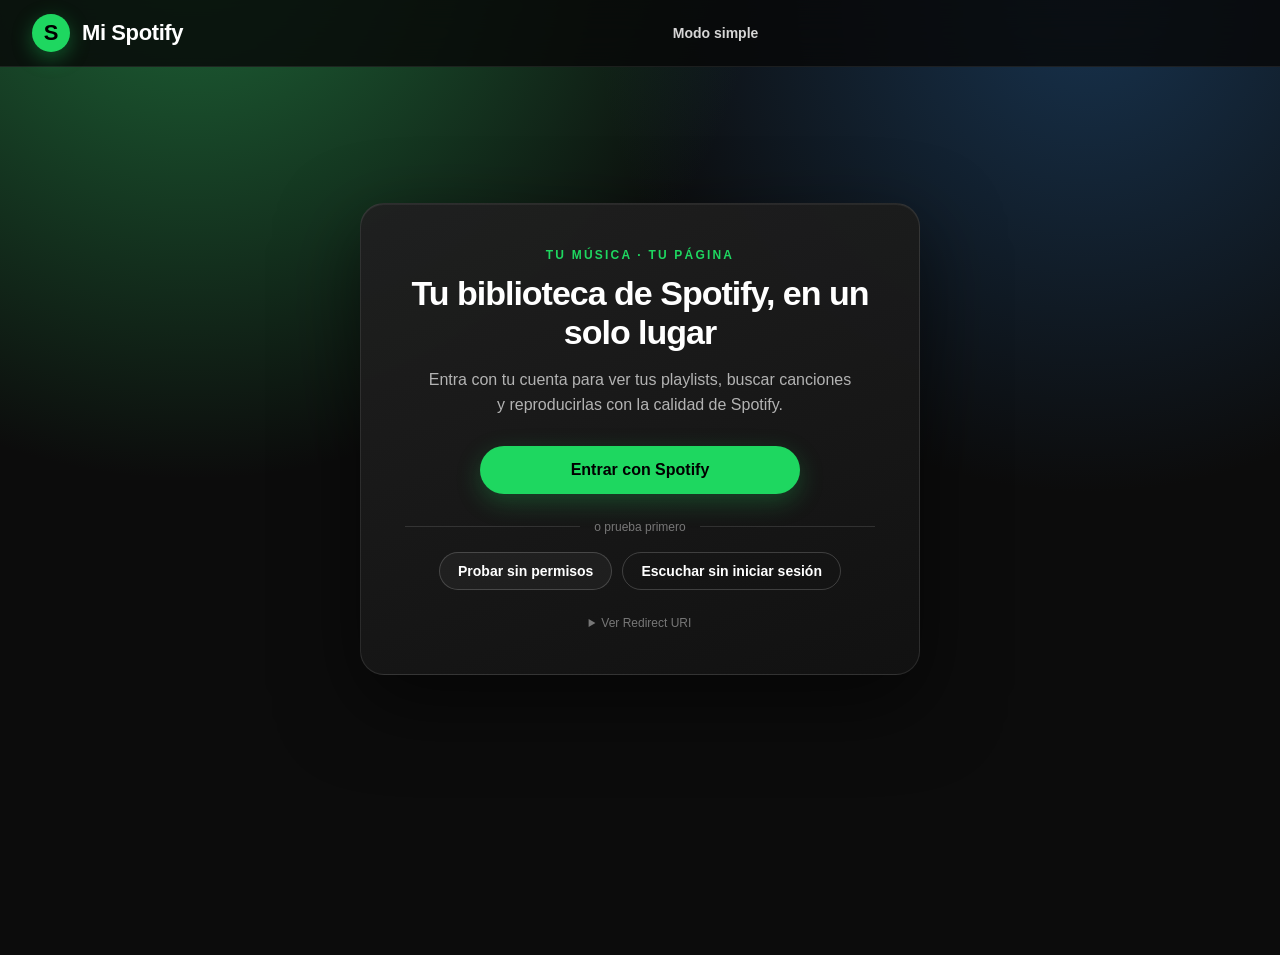
==== index.html @ 32cacad4 "Usar catalogo version 2 sin cache" ====
<!DOCTYPE html>
<html lang="es">
<head>
  <meta charset="UTF-8" />
  <meta name="viewport" content="width=device-width, initial-scale=1.0" />
  <title>Mi Spotify</title>
  <link rel="stylesheet" href="styles.css?v=4" />
</head>
<body>
  <header>
    <div class="brand">
      <span class="brand-mark">S</span>
      <h1>Mi Spotify</h1>
    </div>
    <nav><a href="./embeds.html">Modo simple</a></nav>
    <div id="user-area"></div>
  </header>

  <main>
    <section id="login-screen">
      <div class="login-card">
        <p class="eyebrow">TU MÚSICA · TU PÁGINA</p>
        <h2>Tu biblioteca de Spotify, en un solo lugar</h2>
        <p class="login-intro">Entra con tu cuenta para ver tus playlists, buscar canciones y reproducirlas con la calidad de Spotify.</p>
        <button id="login-btn" class="primary login-primary">Entrar con Spotify</button>
        <div class="login-divider"><span>o prueba primero</span></div>
        <div class="login-alternatives">
          <button id="login-minimal-btn" class="ghost">Probar sin permisos</button>
          <a class="ghost-link" href="./embeds.html">Escuchar sin iniciar sesión</a>
        </div>
        <p id="login-error" class="error"></p>
        <details class="redirect-help">
          <summary>Ver Redirect URI</summary>
          <code id="redirect-uri"></code>
        </details>
      </div>
    </section>

    <section id="app-screen" hidden>
      <div class="playlists-panel">
        <div class="panel-title">
          <h2>Mis playlists</h2>
          <button id="export-btn" class="small ghost" title="Descargar copia de tu biblioteca">Exportar</button>
        </div>
        <div id="playlists"></div>
      </div>
      <div class="tracks-panel">
        <div class="search-row">
          <input id="search-input" type="search" placeholder="Buscar canciones en Spotify" />
          <button id="search-btn">Buscar</button>
        </div>
        <h2 id="playlist-title">Selecciona una playlist</h2>
        <div id="tracks"></div>
      </div>
    </section>
  </main>

  <footer id="player-bar" hidden>
    <div class="now-playing">
      <div id="track-info">Ninguna canción en reproducción</div>
      <div class="progress-row">
        <span id="current-time">0:00</span>
        <input id="progress" type="range" min="0" max="100" value="0" aria-label="Progreso de la canción" />
        <span id="duration-time">0:00</span>
      </div>
    </div>
    <div class="controls">
      <button id="shuffle-btn" class="control-btn" title="Reproducción aleatoria">Aleatorio: no</button>
      <button id="prev-btn" class="control-btn">Anterior</button>
      <button id="play-btn" class="primary play-button">Reproducir</button>
      <button id="next-btn" class="control-btn">Siguiente</button>
      <button id="repeat-btn" class="control-btn" title="Repetir canción o playlist">Repetir: no</button>
    </div>
    <div class="volume-area">
      <label class="volume"><span>Volumen</span><input id="volume" type="range" min="0" max="100" value="80" /></label>
      <div id="device-info">Conectando…</div>
    </div>
  </footer>

  <script src="auth.js?v=9"></script>
  <script src="app.js?v=18"></script>
  <script src="https://sdk.scdn.co/spotify-player.js"></script>
</body>
</html>
---- styles.css ----
* {
  box-sizing: border-box;
}

body {
  margin: 0;
  min-height: 100vh;
  background: radial-gradient(circle at 15% -10%, #1f6b3a 0, transparent 38%),
    radial-gradient(circle at 85% 0%, #17324d 0, transparent 34%), #0c0c0c;
  color: #ffffff;
  font-family: Inter, "Segoe UI", Arial, Helvetica, sans-serif;
  padding-bottom: 112px;
}

header {
  position: sticky;
  top: 0;
  z-index: 10;
  display: flex;
  align-items: center;
  justify-content: space-between;
  gap: 20px;
  padding: 14px 32px;
  background: rgba(8, 8, 8, 0.82);
  backdrop-filter: blur(18px);
  border-bottom: 1px solid rgba(255, 255, 255, 0.08);
}

.brand {
  display: flex;
  align-items: center;
  gap: 12px;
}

.brand-mark {
  display: grid;
  place-items: center;
  width: 38px;
  height: 38px;
  border-radius: 50%;
  background: #1ed760;
  color: #000000;
  font-size: 22px;
  font-weight: 900;
  box-shadow: 0 6px 20px rgba(30, 215, 96, 0.35);
}

header h1 {
  margin: 0;
  font-size: 22px;
  letter-spacing: -0.4px;
}

header nav a {
  color: #d6d6d6;
  text-decoration: none;
  font-size: 14px;
  font-weight: 600;
}

header nav a:hover {
  color: #1ed760;
}

#user-area {
  display: flex;
  align-items: center;
  gap: 12px;
  font-size: 14px;
}

main {
  max-width: 1360px;
  margin: 0 auto;
  padding: 28px 32px;
}

h2 {
  margin-top: 0;
}

button {
  background: #242424;
  color: #ffffff;
  border: 1px solid transparent;
  border-radius: 999px;
  padding: 10px 18px;
  cursor: pointer;
  font-size: 14px;
  font-weight: 600;
  transition: transform 0.16s ease, background 0.16s ease, border-color 0.16s ease;
}

button:hover {
  background: #383838;
  transform: translateY(-1px);
}

button:active {
  transform: translateY(0);
}

button:focus-visible,
a:focus-visible,
input:focus-visible,
summary:focus-visible {
  outline: 2px solid #1ed760;
  outline-offset: 2px;
}

button.primary {
  background: #1ed760;
  color: #000000;
  font-weight: 800;
  box-shadow: 0 8px 24px rgba(30, 215, 96, 0.25);
}

button.primary:hover {
  background: #3be477;
}

button.ghost {
  background: rgba(255, 255, 255, 0.04);
  border-color: rgba(255, 255, 255, 0.18);
  color: #ffffff;
}

button.ghost:hover {
  background: rgba(255, 255, 255, 0.1);
}

#login-screen {
  min-height: calc(100vh - 180px);
  display: grid;
  place-items: center;
  padding: 32px 0 64px;
}

.login-card {
  width: min(560px, 100%);
  padding: 44px;
  border-radius: 24px;
  background: linear-gradient(160deg, rgba(32, 32, 32, 0.96), rgba(18, 18, 18, 0.96));
  border: 1px solid rgba(255, 255, 255, 0.1);
  box-shadow: 0 28px 80px rgba(0, 0, 0, 0.55), inset 0 1px rgba(255, 255, 255, 0.06);
  text-align: center;
}

.eyebrow {
  margin: 0 0 12px;
  color: #1ed760;
  font-size: 12px;
  font-weight: 800;
  letter-spacing: 2.2px;
}

.login-card h2 {
  margin: 0 0 14px;
  font-size: 34px;
  line-height: 1.15;
  letter-spacing: -1px;
}

.login-intro {
  margin: 0 auto 28px;
  max-width: 430px;
  color: #b3b3b3;
  line-height: 1.6;
}

.login-primary {
  width: min(320px, 100%);
  padding: 14px 24px;
  font-size: 16px;
}

.login-divider {
  display: flex;
  align-items: center;
  gap: 14px;
  margin: 26px 0 18px;
  color: #777777;
  font-size: 12px;
}

.login-divider::before,
.login-divider::after {
  content: "";
  flex: 1;
  height: 1px;
  background: rgba(255, 255, 255, 0.12);
}

.login-alternatives {
  display: flex;
  justify-content: center;
  flex-wrap: wrap;
  gap: 10px;
}

.ghost-link {
  display: inline-flex;
  align-items: center;
  padding: 10px 18px;
  border: 1px solid rgba(255, 255, 255, 0.18);
  border-radius: 999px;
  color: #ffffff;
  font-size: 14px;
  font-weight: 600;
  text-decoration: none;
}

.ghost-link:hover {
  background: rgba(255, 255, 255, 0.1);
}

.redirect-help {
  margin-top: 26px;
  color: #777777;
  font-size: 12px;
}

.redirect-help summary {
  cursor: pointer;
}

.redirect-help code {
  display: block;
  margin-top: 10px;
  padding: 10px;
  border-radius: 8px;
  background: #000000;
  color: #1ed760;
  word-break: break-all;
}

#app-screen {
  display: grid;
  grid-template-columns: 300px 1fr;
  gap: 24px;
}

#app-screen[hidden],
#login-screen[hidden],
#player-bar[hidden] {
  display: none;
}

.playlists-panel,
.tracks-panel {
  background: rgba(24, 24, 24, 0.86);
  border: 1px solid rgba(255, 255, 255, 0.07);
  border-radius: 16px;
  padding: 24px;
  min-height: 420px;
  box-shadow: 0 18px 46px rgba(0, 0, 0, 0.28);
}

.playlists-panel {
  position: sticky;
  top: 92px;
  height: calc(100vh - 220px);
  overflow-y: auto;
}

.playlists-panel h2,
.tracks-panel h2 {
  margin-bottom: 18px;
  font-size: 20px;
  letter-spacing: -0.4px;
}

.panel-title {
  display: flex;
  align-items: flex-start;
  justify-content: space-between;
  gap: 12px;
}

#playlists,
#tracks {
  display: flex;
  flex-direction: column;
  gap: 8px;
}

.playlist-item {
  width: 100%;
  text-align: left;
  border-radius: 10px;
  padding: 12px 14px;
  background: rgba(255, 255, 255, 0.035);
  border-color: transparent;
}

.playlist-item.active {
  background: #1ed760;
  color: #000000;
  font-weight: bold;
}

.track {
  display: flex;
  align-items: center;
  gap: 12px;
  padding: 8px 12px;
  border-radius: 6px;
  background: #242424;
  transition: background 0.15s ease;
}

.track:hover {
  background: #303030;
}

.track-index {
  width: 22px;
  color: #b3b3b3;
  text-align: right;
  flex-shrink: 0;
}

.track-art {
  width: 44px;
  height: 44px;
  border-radius: 4px;
  object-fit: cover;
  background: #333333;
  flex-shrink: 0;
}

.track-info-row {
  display: flex;
  flex-direction: column;
  gap: 2px;
  flex: 1;
  min-width: 0;
}

.track-info-row strong,
.track-info-row small {
  overflow: hidden;
  text-overflow: ellipsis;
  white-space: nowrap;
}

.track-info-row small,
.track-duration {
  color: #b3b3b3;
  font-size: 12px;
}

.track-duration {
  flex-shrink: 0;
}

.result-section {
  margin: 12px 0 4px;
  font-size: 15px;
  color: #1ed760;
}

.search-row {
  display: flex;
  gap: 8px;
  margin-bottom: 16px;
}

.search-row input {
  flex: 1;
  min-width: 0;
  padding: 12px 18px;
  border-radius: 999px;
  border: 1px solid rgba(255, 255, 255, 0.14);
  background: rgba(255, 255, 255, 0.06);
  color: #ffffff;
}

.search-row input::placeholder {
  color: #8a8a8a;
}

.volume-area {
  display: flex;
  flex-direction: column;
  align-items: flex-end;
  gap: 6px;
}

.volume {
  display: flex;
  align-items: center;
  gap: 10px;
  color: #b3b3b3;
  font-size: 12px;
  font-weight: 600;
}

.volume input {
  width: 130px;
}

input[type="range"] {
  appearance: none;
  height: 4px;
  border-radius: 999px;
  background: linear-gradient(90deg, #1ed760, #535353);
  outline: none;
}

input[type="range"]::-webkit-slider-thumb {
  appearance: none;
  width: 13px;
  height: 13px;
  border-radius: 50%;
  background: #ffffff;
  border: none;
  box-shadow: 0 0 0 3px rgba(30, 215, 96, 0.25);
  cursor: pointer;
}

input[type="range"]::-moz-range-thumb {
  width: 13px;
  height: 13px;
  border-radius: 50%;
  background: #ffffff;
  border: none;
  cursor: pointer;
}

.error {
  color: #ff6b6b;
}

.offline-notice {
  padding: 12px 14px;
  margin-bottom: 10px;
  border-radius: 10px;
  background: rgba(255, 193, 7, 0.12);
  border: 1px solid rgba(255, 193, 7, 0.35);
  color: #ffd966;
  font-size: 12px;
  line-height: 1.5;
}

#player-bar {
  position: fixed;
  bottom: 0;
  left: 0;
  right: 0;
  z-index: 20;
  height: 96px;
  background: linear-gradient(180deg, rgba(20, 20, 20, 0.94), rgba(6, 6, 6, 0.98));
  backdrop-filter: blur(20px);
  border-top: 1px solid rgba(255, 255, 255, 0.09);
  box-shadow: 0 -14px 40px rgba(0, 0, 0, 0.45);
  display: grid;
  grid-template-columns: minmax(220px, 1fr) auto minmax(180px, 1fr);
  align-items: center;
  gap: 24px;
  padding: 0 32px;
}

.now-playing {
  min-width: 0;
}

#track-info {
  overflow: hidden;
  text-overflow: ellipsis;
  white-space: nowrap;
  font-size: 14px;
  font-weight: 700;
}

.progress-row {
  display: flex;
  align-items: center;
  gap: 10px;
  margin-top: 10px;
  color: #9a9a9a;
  font-size: 11px;
  font-variant-numeric: tabular-nums;
}

.progress-row input {
  flex: 1;
  min-width: 60px;
  max-width: 420px;
}

#device-info {
  color: #9a9a9a;
  font-size: 12px;
}

.controls {
  display: flex;
  align-items: center;
  gap: 8px;
  padding: 8px;
  border-radius: 999px;
  background: rgba(255, 255, 255, 0.045);
  border: 1px solid rgba(255, 255, 255, 0.06);
}

.control-btn {
  padding: 9px 14px;
  font-size: 12px;
  background: transparent;
  color: #d6d6d6;
}

.control-btn:hover {
  background: rgba(255, 255, 255, 0.1);
}

.play-button {
  min-width: 130px;
  padding: 11px 20px;
  font-size: 14px;
}

#spotify-url {
  padding: 10px 14px;
  border-radius: 20px;
  border: 1px solid #535353;
  background: #242424;
  color: #ffffff;
  width: min(520px, 100%);
}

body.light {
  background: #f2f3f5;
  color: #161616;
}

body.light header {
  background: linear-gradient(90deg, #15803d, #242424 55%);
}

body.light input,
body.light .add-card,
body.light .embed-card {
  color: #161616;
}

.embeds-page {
  max-width: 1120px;
  margin: 0 auto;
}

.hero {
  display: flex;
  align-items: center;
  justify-content: space-between;
  gap: 20px;
  padding: 32px 0 20px;
}

.hero h2 {
  font-size: 32px;
  margin-bottom: 8px;
}

.hero p {
  color: #b3b3b3;
  margin: 0;
}

body.light .hero p,
body.light .hint {
  color: #555555;
}

.add-card {
  background: #181818;
  border: 1px solid #2a2a2a;
  border-radius: 16px;
  padding: 22px;
  margin-bottom: 28px;
}

body.light .add-card {
  background: #ffffff;
  border-color: #dddddd;
}

.add-card label {
  display: block;
  margin-bottom: 10px;
  font-weight: bold;
}

.add-row {
  display: flex;
  gap: 10px;
}

#spotify-url {
  flex: 1;
  border-radius: 24px;
}

button.primary.small,
button.small,
button.ghost.small {
  padding: 7px 14px;
  font-size: 13px;
}

.hint,
.empty {
  color: #b3b3b3;
  font-size: 13px;
  margin: 12px 0 0;
}

.embed-grid {
  display: grid;
  grid-template-columns: repeat(auto-fill, minmax(340px, 1fr));
  gap: 22px;
}

.embed-card {
  background: #181818;
  border: 1px solid #2a2a2a;
  border-radius: 16px;
  padding: 18px;
  display: flex;
  flex-direction: column;
  gap: 12px;
  box-shadow: 0 8px 24px rgba(0, 0, 0, 0.25);
}

body.light .embed-card {
  background: #ffffff;
  border-color: #dddddd;
  box-shadow: 0 8px 24px rgba(0, 0, 0, 0.08);
}

.card-top {
  display: flex;
  align-items: center;
  gap: 10px;
  min-width: 0;
}

.card-top h3 {
  flex: 1;
  font-size: 15px;
  margin: 0;
  overflow: hidden;
  text-overflow: ellipsis;
  white-space: nowrap;
}

.badge {
  background: #1ed760;
  color: #000000;
  border-radius: 12px;
  padding: 3px 9px;
  font-size: 11px;
  font-weight: bold;
  text-transform: uppercase;
}

.player-holder {
  min-height: 152px;
  border-radius: 12px;
  overflow: hidden;
}

.card-controls {
  display: flex;
  gap: 8px;
  flex-wrap: wrap;
}

@media (max-width: 700px) {
  .hero {
    flex-direction: column;
    align-items: flex-start;
  }

  .add-row {
    flex-direction: column;
  }

  .embed-grid {
    grid-template-columns: 1fr;
  }
}

@media (max-width: 700px) {
  body {
    padding-bottom: 280px;
  }

  header {
    padding: 12px 16px;
  }

  main {
    padding: 20px 16px;
  }

  .login-card {
    padding: 28px 20px;
  }

  .login-card h2 {
    font-size: 27px;
  }

  #app-screen {
    grid-template-columns: 1fr;
  }

  .playlists-panel {
    position: static;
    height: 280px;
  }

  #player-bar {
    grid-template-columns: 1fr;
    height: auto;
    gap: 12px;
    padding: 14px 16px;
  }

  .volume-area {
    align-items: stretch;
  }

  .controls {
    justify-content: center;
    flex-wrap: wrap;
  }

  #device-info {
    text-align: left;
  }
}
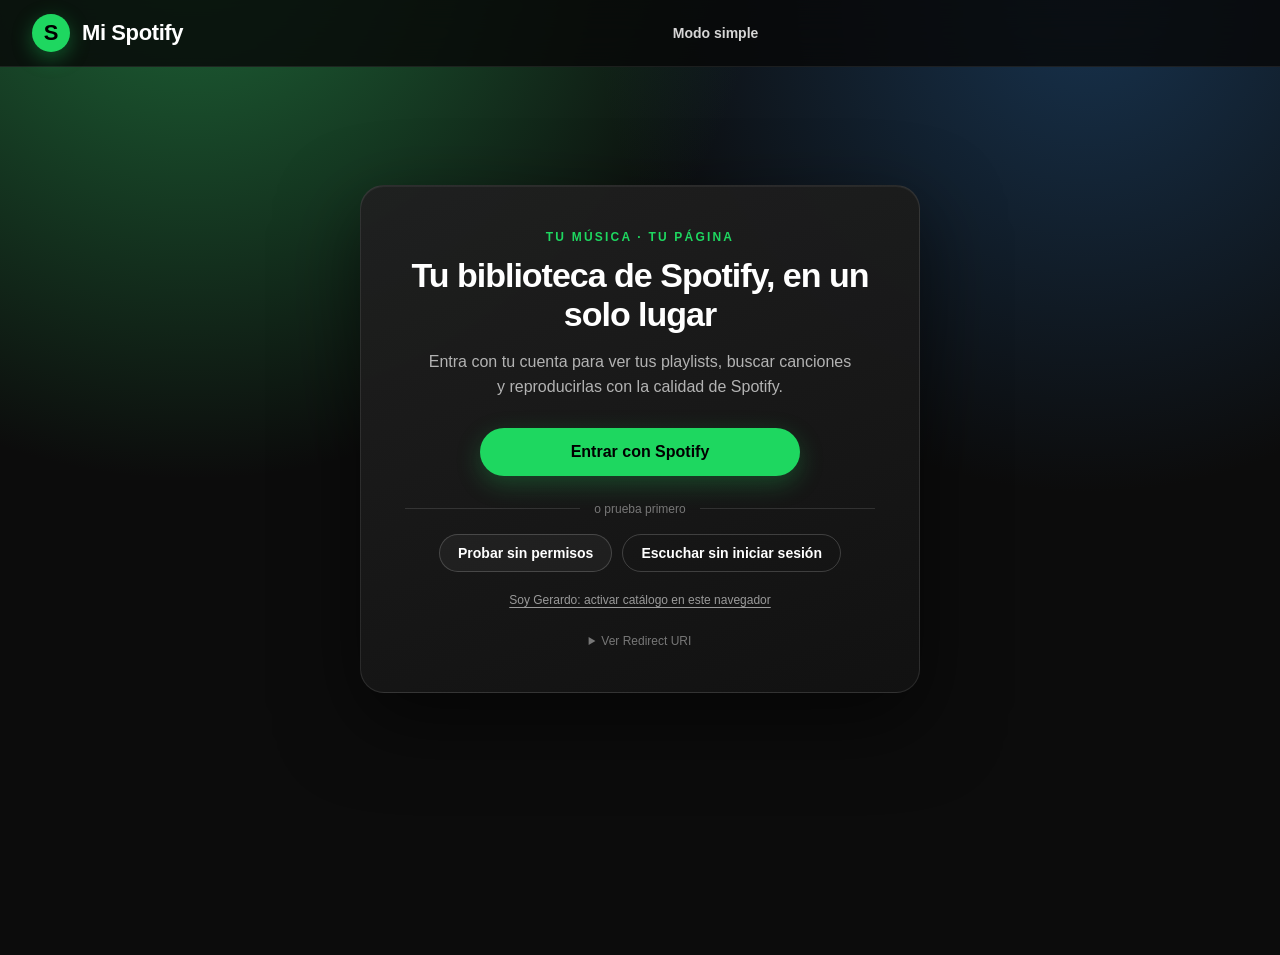
==== commit b836719b: "Restringir catalogo al dueno y activacion local" ====
--- a/index.html
+++ b/index.html
@@ -4,7 +4,7 @@
   <meta charset="UTF-8" />
   <meta name="viewport" content="width=device-width, initial-scale=1.0" />
   <title>Mi Spotify</title>
-  <link rel="stylesheet" href="styles.css?v=4" />
+  <link rel="stylesheet" href="styles.css?v=5" />
 </head>
 <body>
   <header>
@@ -28,6 +28,7 @@
           <button id="login-minimal-btn" class="ghost">Probar sin permisos</button>
           <a class="ghost-link" href="./embeds.html">Escuchar sin iniciar sesión</a>
         </div>
+        <p class="owner-help"><button id="owner-btn" class="text-btn">Soy Gerardo: activar catálogo en este navegador</button></p>
         <p id="login-error" class="error"></p>
         <details class="redirect-help">
           <summary>Ver Redirect URI</summary>
@@ -77,8 +78,8 @@
     </div>
   </footer>
 
-  <script src="auth.js?v=9"></script>
-  <script src="app.js?v=18"></script>
+  <script src="auth.js?v=10"></script>
+  <script src="app.js?v=19"></script>
   <script src="https://sdk.scdn.co/spotify-player.js"></script>
 </body>
 </html>
--- a/styles.css
+++ b/styles.css
@@ -212,6 +212,26 @@
 
 .ghost-link:hover {
   background: rgba(255, 255, 255, 0.1);
+}
+
+.owner-help {
+  margin: 18px 0 0;
+}
+
+.text-btn {
+  background: transparent;
+  border: none;
+  padding: 0;
+  color: #9a9a9a;
+  font-size: 12px;
+  font-weight: 500;
+  text-decoration: underline;
+  text-underline-offset: 3px;
+}
+
+.text-btn:hover {
+  background: transparent;
+  color: #1ed760;
 }
 
 .redirect-help {
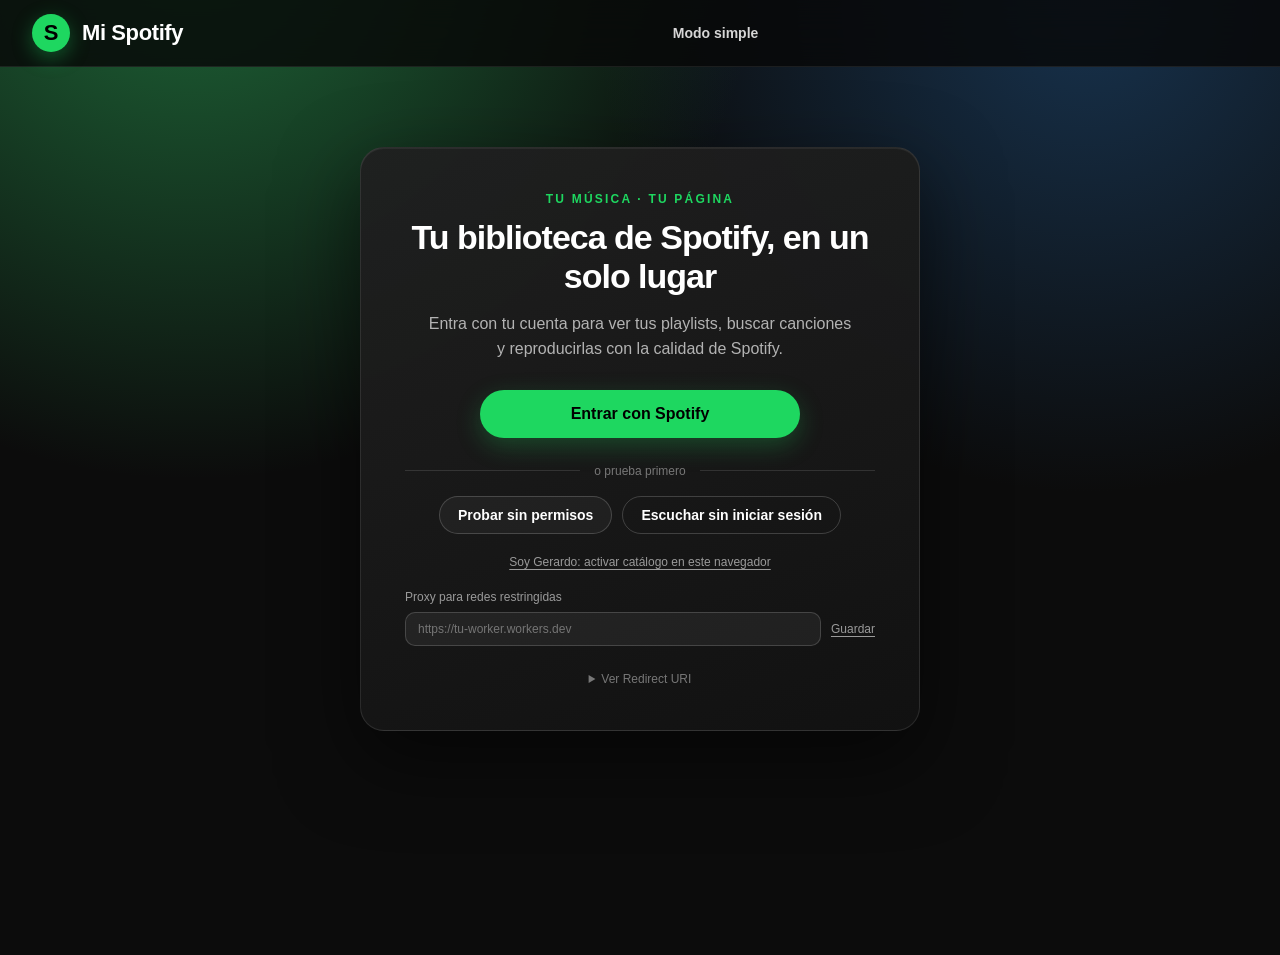
==== commit 5be92c98: "Anadir proxy Cloudflare para redes con Spotify bloqueado" ====
--- a/index.html
+++ b/index.html
@@ -4,7 +4,7 @@
   <meta charset="UTF-8" />
   <meta name="viewport" content="width=device-width, initial-scale=1.0" />
   <title>Mi Spotify</title>
-  <link rel="stylesheet" href="styles.css?v=5" />
+  <link rel="stylesheet" href="styles.css?v=6" />
 </head>
 <body>
   <header>
@@ -30,6 +30,13 @@
         </div>
         <p class="owner-help"><button id="owner-btn" class="text-btn">Soy Gerardo: activar catálogo en este navegador</button></p>
         <p id="login-error" class="error"></p>
+        <div class="proxy-setup">
+          <label for="proxy-url">Proxy para redes restringidas</label>
+          <div class="proxy-row">
+            <input id="proxy-url" type="url" placeholder="https://tu-worker.workers.dev" />
+            <button id="proxy-btn" class="text-btn">Guardar</button>
+          </div>
+        </div>
         <details class="redirect-help">
           <summary>Ver Redirect URI</summary>
           <code id="redirect-uri"></code>
@@ -79,7 +86,7 @@
   </footer>
 
   <script src="auth.js?v=10"></script>
-  <script src="app.js?v=19"></script>
+  <script src="app.js?v=20"></script>
   <script src="https://sdk.scdn.co/spotify-player.js"></script>
 </body>
 </html>
--- a/styles.css
+++ b/styles.css
@@ -232,6 +232,35 @@
 .text-btn:hover {
   background: transparent;
   color: #1ed760;
+}
+
+.proxy-setup {
+  margin-top: 20px;
+  text-align: left;
+}
+
+.proxy-setup label {
+  display: block;
+  margin-bottom: 8px;
+  color: #9a9a9a;
+  font-size: 12px;
+}
+
+.proxy-row {
+  display: flex;
+  gap: 10px;
+  align-items: center;
+}
+
+.proxy-row input {
+  flex: 1;
+  min-width: 0;
+  padding: 9px 12px;
+  border-radius: 10px;
+  border: 1px solid rgba(255, 255, 255, 0.16);
+  background: rgba(255, 255, 255, 0.06);
+  color: #ffffff;
+  font-size: 12px;
 }
 
 .redirect-help {
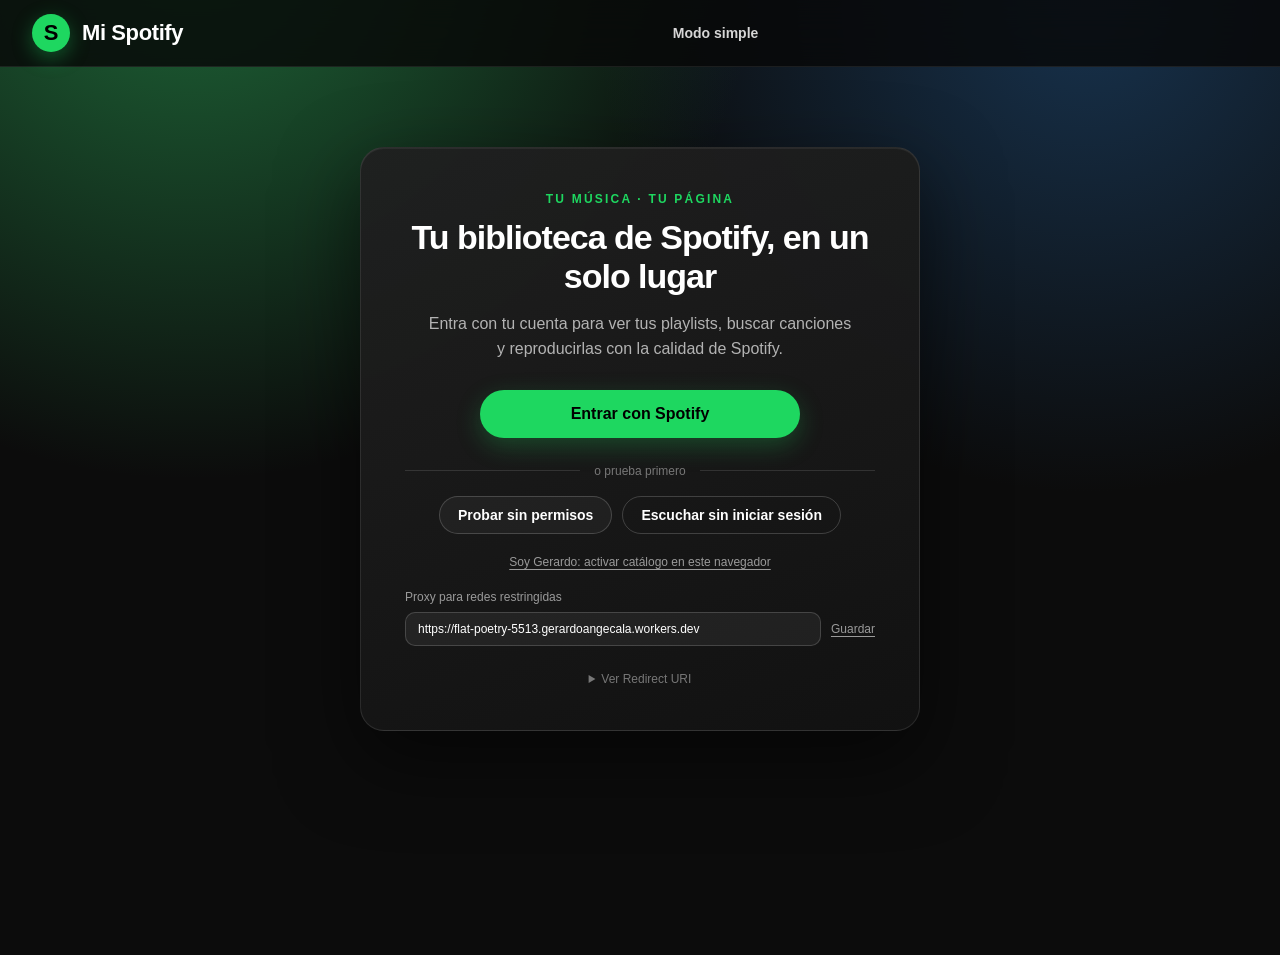
==== commit 8cddb1fe: "Fijar URL del proxy de Cloudflare" ====
--- a/index.html
+++ b/index.html
@@ -86,7 +86,7 @@
   </footer>
 
   <script src="auth.js?v=10"></script>
-  <script src="app.js?v=20"></script>
+  <script src="app.js?v=21"></script>
   <script src="https://sdk.scdn.co/spotify-player.js"></script>
 </body>
 </html>
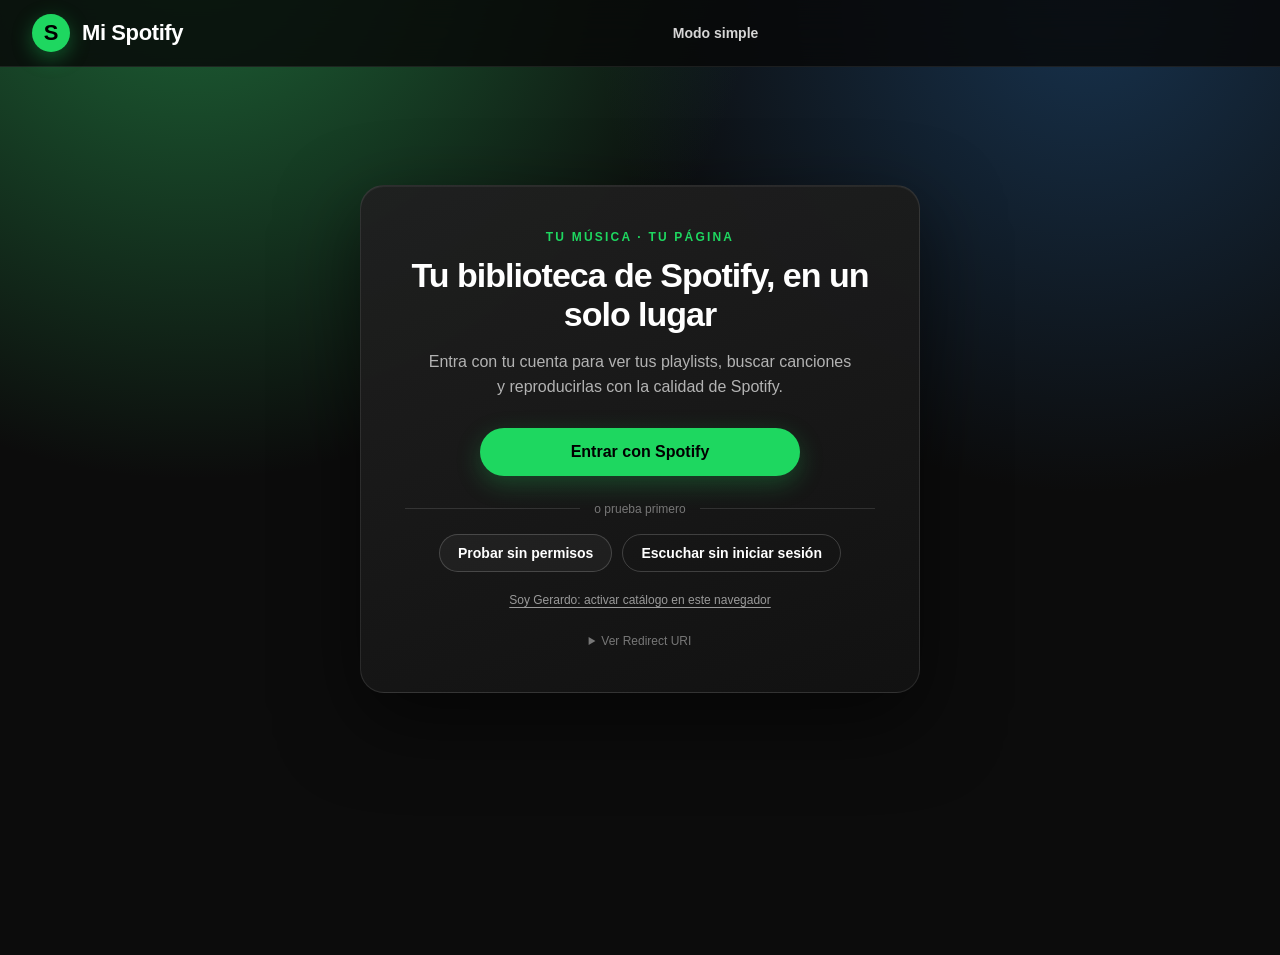
==== commit 5ae2e78e: "Quitar campo de proxy y arreglar repeticion de cancion" ====
--- a/index.html
+++ b/index.html
@@ -30,13 +30,6 @@
         </div>
         <p class="owner-help"><button id="owner-btn" class="text-btn">Soy Gerardo: activar catálogo en este navegador</button></p>
         <p id="login-error" class="error"></p>
-        <div class="proxy-setup">
-          <label for="proxy-url">Proxy para redes restringidas</label>
-          <div class="proxy-row">
-            <input id="proxy-url" type="url" placeholder="https://tu-worker.workers.dev" />
-            <button id="proxy-btn" class="text-btn">Guardar</button>
-          </div>
-        </div>
         <details class="redirect-help">
           <summary>Ver Redirect URI</summary>
           <code id="redirect-uri"></code>
@@ -86,7 +79,7 @@
   </footer>
 
   <script src="auth.js?v=10"></script>
-  <script src="app.js?v=21"></script>
+  <script src="app.js?v=22"></script>
   <script src="https://sdk.scdn.co/spotify-player.js"></script>
 </body>
 </html>
--- a/styles.css
+++ b/styles.css
@@ -232,35 +232,6 @@
 .text-btn:hover {
   background: transparent;
   color: #1ed760;
-}
-
-.proxy-setup {
-  margin-top: 20px;
-  text-align: left;
-}
-
-.proxy-setup label {
-  display: block;
-  margin-bottom: 8px;
-  color: #9a9a9a;
-  font-size: 12px;
-}
-
-.proxy-row {
-  display: flex;
-  gap: 10px;
-  align-items: center;
-}
-
-.proxy-row input {
-  flex: 1;
-  min-width: 0;
-  padding: 9px 12px;
-  border-radius: 10px;
-  border: 1px solid rgba(255, 255, 255, 0.16);
-  background: rgba(255, 255, 255, 0.06);
-  color: #ffffff;
-  font-size: 12px;
 }
 
 .redirect-help {
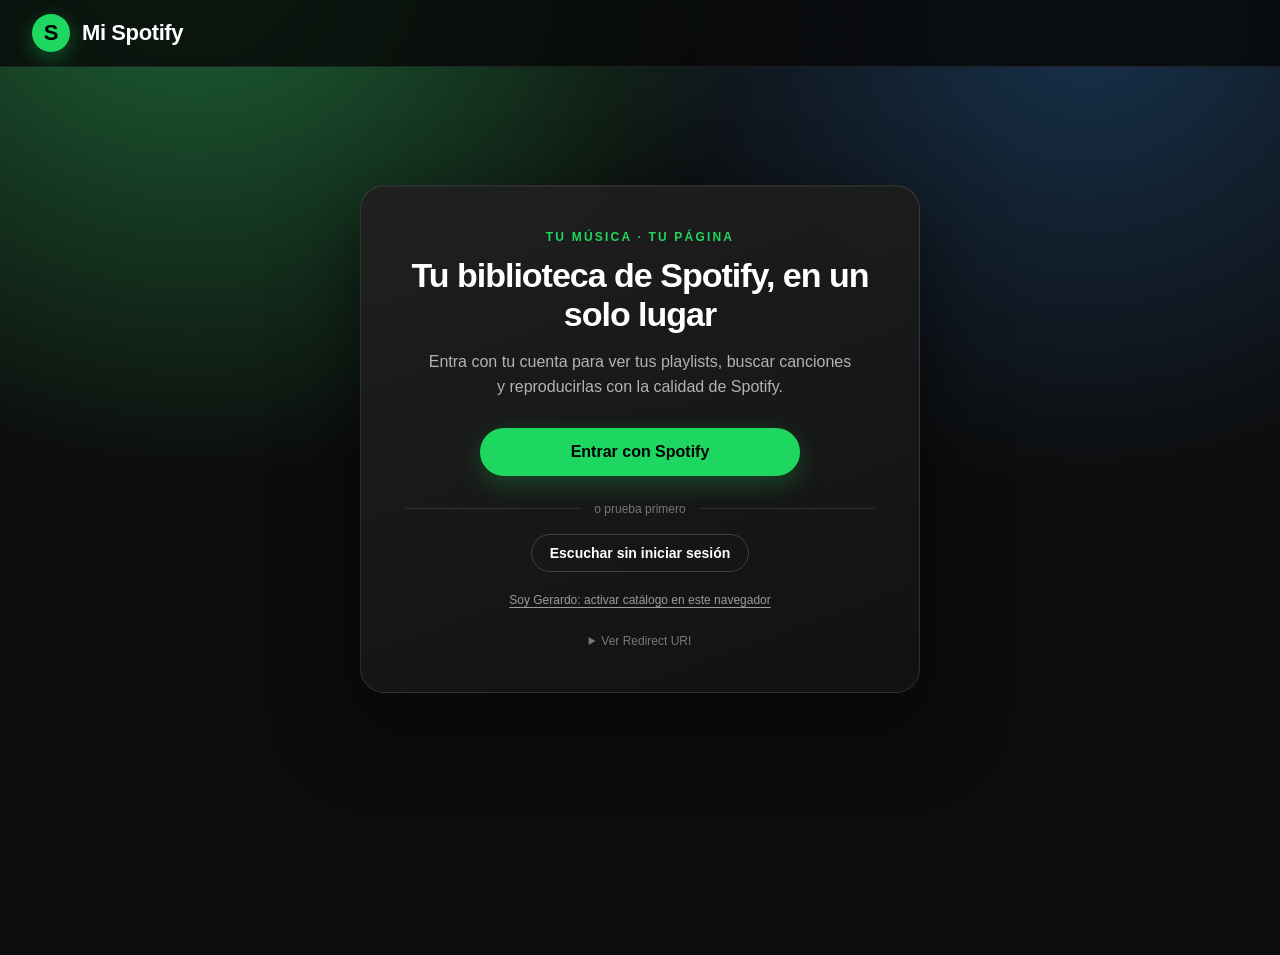
==== commit 16d037f3: "Quitar accesos de modo simple del login y del header" ====
--- a/index.html
+++ b/index.html
@@ -4,7 +4,7 @@
   <meta charset="UTF-8" />
   <meta name="viewport" content="width=device-width, initial-scale=1.0" />
   <title>Mi Spotify</title>
-  <link rel="stylesheet" href="styles.css?v=6" />
+  <link rel="stylesheet" href="styles.css?v=7" />
 </head>
 <body>
   <header>
@@ -12,7 +12,6 @@
       <span class="brand-mark">S</span>
       <h1>Mi Spotify</h1>
     </div>
-    <nav><a href="./embeds.html">Modo simple</a></nav>
     <div id="user-area"></div>
   </header>
 
@@ -25,7 +24,6 @@
         <button id="login-btn" class="primary login-primary">Entrar con Spotify</button>
         <div class="login-divider"><span>o prueba primero</span></div>
         <div class="login-alternatives">
-          <button id="login-minimal-btn" class="ghost">Probar sin permisos</button>
           <a class="ghost-link" href="./embeds.html">Escuchar sin iniciar sesión</a>
         </div>
         <p class="owner-help"><button id="owner-btn" class="text-btn">Soy Gerardo: activar catálogo en este navegador</button></p>
@@ -78,8 +76,8 @@
     </div>
   </footer>
 
-  <script src="auth.js?v=10"></script>
-  <script src="app.js?v=22"></script>
+  <script src="auth.js?v=11"></script>
+  <script src="app.js?v=25"></script>
   <script src="https://sdk.scdn.co/spotify-player.js"></script>
 </body>
 </html>
--- a/styles.css
+++ b/styles.css
@@ -51,17 +51,6 @@
   letter-spacing: -0.4px;
 }
 
-header nav a {
-  color: #d6d6d6;
-  text-decoration: none;
-  font-size: 14px;
-  font-weight: 600;
-}
-
-header nav a:hover {
-  color: #1ed760;
-}
-
 #user-area {
   display: flex;
   align-items: center;
@@ -340,13 +329,53 @@
   flex-shrink: 0;
 }
 
+.track-art-button {
+  position: relative;
+  width: 46px;
+  height: 46px;
+  padding: 0;
+  border-radius: 7px;
+  overflow: hidden;
+  background: #2a2a2a;
+  flex-shrink: 0;
+}
+
 .track-art {
-  width: 44px;
-  height: 44px;
-  border-radius: 4px;
+  width: 100%;
+  height: 100%;
+  border-radius: 0;
   object-fit: cover;
-  background: #333333;
-  flex-shrink: 0;
+  display: block;
+  transition: transform 0.25s ease, filter 0.25s ease;
+}
+
+.track-play-overlay {
+  position: absolute;
+  inset: 0;
+  display: grid;
+  place-items: center;
+  opacity: 0;
+  background: rgba(0, 0, 0, 0.35);
+  transition: opacity 0.2s ease;
+}
+
+.track-play-overlay::after {
+  content: "";
+  border-style: solid;
+  border-width: 7px 0 7px 11px;
+  border-color: transparent transparent transparent #ffffff;
+  margin-left: 3px;
+}
+
+.track-art-button:hover .track-art,
+.track-art-button:focus-visible .track-art {
+  transform: scale(1.1);
+  filter: brightness(0.6);
+}
+
+.track-art-button:hover .track-play-overlay,
+.track-art-button:focus-visible .track-play-overlay {
+  opacity: 1;
 }
 
 .track-info-row {
